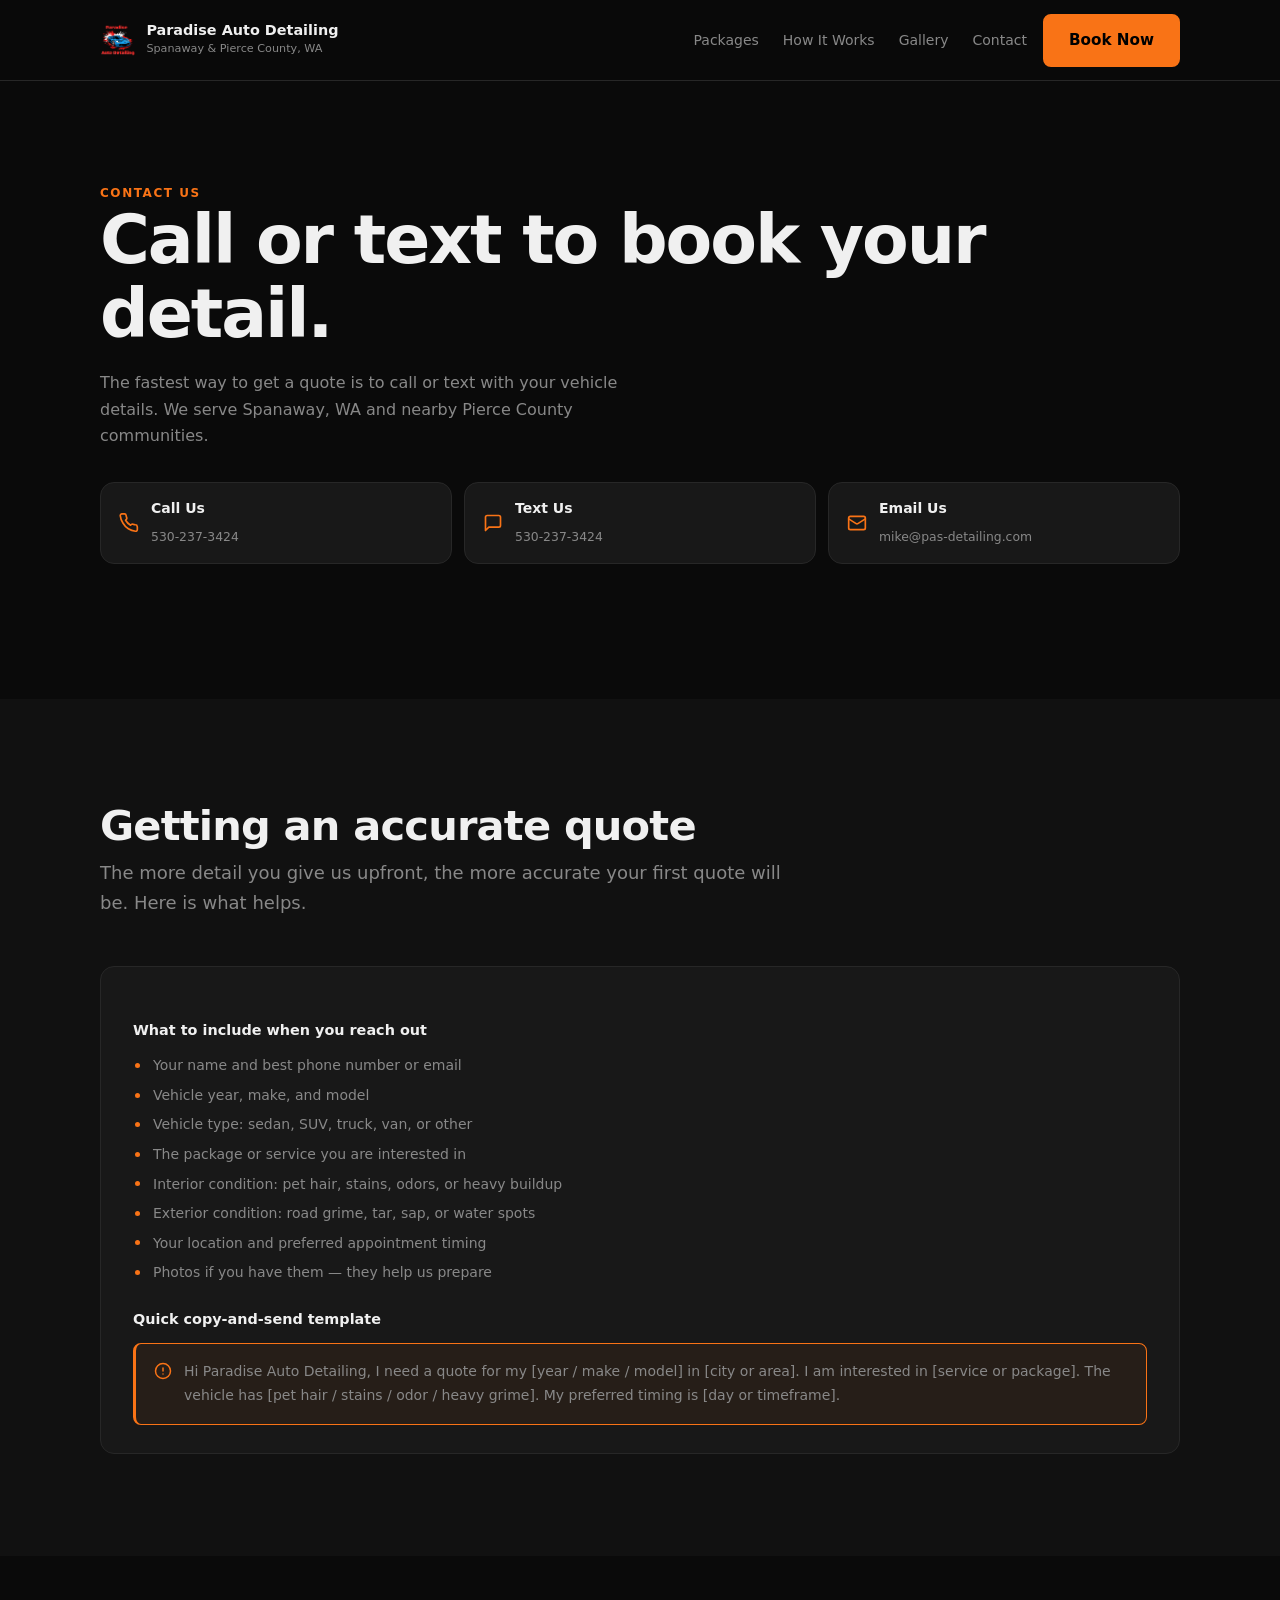
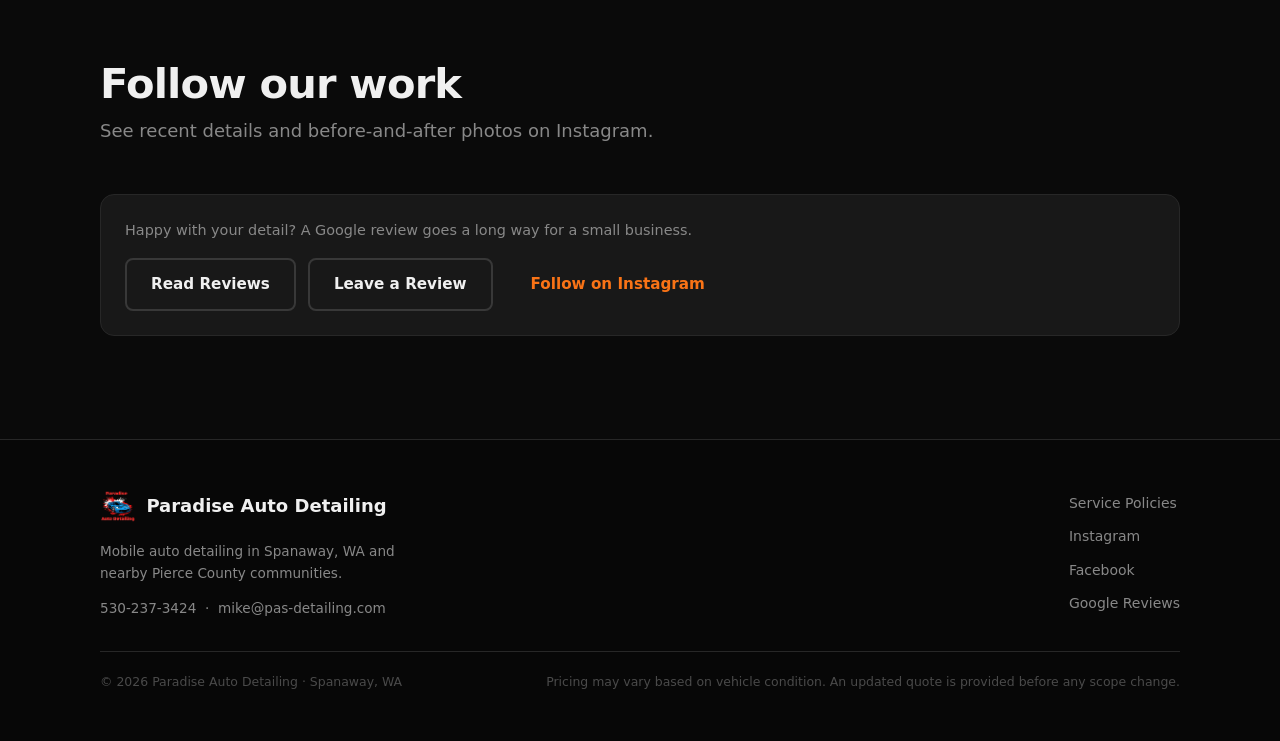
==== contact.html @ f1c6fc3c "Initial Commit" ====
<!DOCTYPE html>
<html lang="en">
<head>
  <meta charset="UTF-8">
  <meta name="viewport" content="width=device-width, initial-scale=1.0">
  <meta name="referrer" content="strict-origin-when-cross-origin">
  <title>Contact | Paradise Auto Detailing | Spanaway, WA</title>
  <meta name="description" content="Call, text, or email Paradise Auto Detailing to book mobile detailing in Spanaway, WA and nearby Pierce County communities.">
  <meta name="theme-color" content="#0a0a0a">
  <meta property="og:title" content="Contact | Paradise Auto Detailing">
  <meta property="og:description" content="Call or text to book mobile auto detailing in Spanaway, WA. Interior detail, exterior detail, ceramic coating, and paint correction.">
  <meta property="og:type" content="website">
  <meta property="og:url" content="https://pas-detailing.com/contact.html">
  <meta property="og:image" content="https://pas-detailing.com/assets/img/live/hero-source.jpg">
  <meta name="twitter:card" content="summary_large_image">
  <link rel="canonical" href="https://pas-detailing.com/contact.html">
  <link rel="icon" href="assets/icons/favicon.svg" type="image/svg+xml">
  <link rel="preload" href="assets/css/styles.css" as="style">
  <link rel="stylesheet" href="assets/css/styles.css">
</head>
<body>

<a class="skip" href="#main">Skip to main content</a>

<header class="header" id="top">
  <div class="wrap header__inner">
    <a class="logo" href="index.html" aria-label="Paradise Auto Detailing, return to home">
      <img src="assets/img/live/logo-source.png" alt="" width="40" height="40" aria-hidden="true">
      <div class="logo__text">
        <strong>Paradise Auto Detailing</strong>
        <span>Spanaway &amp; Pierce County, WA</span>
      </div>
    </a>
    <nav class="nav" aria-label="Site sections">
      <a href="index.html#packages">Packages</a>
      <a href="index.html#process">How It Works</a>
      <a href="index.html#gallery">Gallery</a>
      <a href="index.html#contact">Contact</a>
    </nav>
    <a class="btn btn--orange header__cta" href="YOUR_SQUARE_BOOKING_URL" target="_blank" rel="noopener noreferrer">Book Now</a>
    <button class="hamburger" type="button" aria-label="Open menu" aria-expanded="false" aria-controls="mobile-menu">
      <span></span><span></span><span></span>
    </button>
  </div>
  <div class="mobile-menu" id="mobile-menu" hidden>
    <a href="index.html#packages">Packages &amp; Pricing</a>
    <a href="index.html#process">How It Works</a>
    <a href="index.html#gallery">Gallery</a>
    <a href="index.html#contact">Book an Appointment</a>
  </div>
</header>

<main id="main">

<section class="section">
  <div class="wrap">
    <p class="eyebrow">Contact Us</p>
    <h1>Call or text to book your detail.</h1>
    <p class="policy-page__intro">The fastest way to get a quote is to call or text with your vehicle details. We serve Spanaway, WA and nearby Pierce County communities.</p>
    <div class="contact-actions u-mt-md">
      <a class="contact-card" href="tel:+15302373424">
        <svg class="contact-card__icon" width="20" height="20" viewBox="0 0 24 24" fill="none" stroke="currentColor" stroke-width="2" stroke-linecap="round" stroke-linejoin="round" aria-hidden="true"><path d="M22 16.92v3a2 2 0 0 1-2.18 2 19.79 19.79 0 0 1-8.63-3.07A19.5 19.5 0 0 1 4.69 12 19.79 19.79 0 0 1 1.56 3.36 2 2 0 0 1 3.53 1h3a2 2 0 0 1 2 1.72c.127.96.361 1.903.7 2.81a2 2 0 0 1-.45 2.11L7.91 8.7a16 16 0 0 0 6 6l.86-.86a2 2 0 0 1 2.11-.45c.907.339 1.85.573 2.81.7A2 2 0 0 1 21.73 16z"/></svg>
        <div>
          <strong>Call Us</strong>
          <span>530-237-3424</span>
        </div>
      </a>
      <a class="contact-card" href="sms:+15302373424?body=Hi%20Paradise%20Auto%20Detailing%2C%20I%27d%20like%20a%20quote%20for%20my%20vehicle.">
        <svg class="contact-card__icon" width="20" height="20" viewBox="0 0 24 24" fill="none" stroke="currentColor" stroke-width="2" stroke-linecap="round" stroke-linejoin="round" aria-hidden="true"><path d="M21 15a2 2 0 0 1-2 2H7l-4 4V5a2 2 0 0 1 2-2h14a2 2 0 0 1 2 2z"/></svg>
        <div>
          <strong>Text Us</strong>
          <span>530-237-3424</span>
        </div>
      </a>
      <a class="contact-card" href="mailto:mike@pas-detailing.com?subject=Detailing%20Quote%20Request">
        <svg class="contact-card__icon" width="20" height="20" viewBox="0 0 24 24" fill="none" stroke="currentColor" stroke-width="2" stroke-linecap="round" stroke-linejoin="round" aria-hidden="true"><rect x="2" y="4" width="20" height="16" rx="2"/><path d="m22 7-8.97 5.7a1.94 1.94 0 0 1-2.06 0L2 7"/></svg>
        <div>
          <strong>Email Us</strong>
          <span>mike@pas-detailing.com</span>
        </div>
      </a>
    </div>
  </div>
</section>

<section class="section section--raised" id="quote-request">
  <div class="wrap">
    <header class="section__head">
      <h2>Getting an accurate quote</h2>
      <p>The more detail you give us upfront, the more accurate your first quote will be. Here is what helps.</p>
    </header>
    <div class="policy-article u-mt-0">
      <h3>What to include when you reach out</h3>
      <ul>
        <li>Your name and best phone number or email</li>
        <li>Vehicle year, make, and model</li>
        <li>Vehicle type: sedan, SUV, truck, van, or other</li>
        <li>The package or service you are interested in</li>
        <li>Interior condition: pet hair, stains, odors, or heavy buildup</li>
        <li>Exterior condition: road grime, tar, sap, or water spots</li>
        <li>Your location and preferred appointment timing</li>
        <li>Photos if you have them — they help us prepare</li>
      </ul>
      <h3>Quick copy-and-send template</h3>
      <div class="pricing-note u-mt-sm">
        <svg class="pricing-note__icon" width="18" height="18" viewBox="0 0 24 24" fill="none" stroke="currentColor" stroke-width="2" stroke-linecap="round" stroke-linejoin="round" aria-hidden="true"><circle cx="12" cy="12" r="10"/><line x1="12" y1="8" x2="12" y2="12"/><line x1="12" y1="16" x2="12.01" y2="16"/></svg>
        <p>Hi Paradise Auto Detailing, I need a quote for my [year / make / model] in [city or area]. I am interested in [service or package]. The vehicle has [pet hair / stains / odor / heavy grime]. My preferred timing is [day or timeframe].</p>
      </div>
    </div>
  </div>
</section>

<section class="section">
  <div class="wrap">
    <header class="section__head">
      <h2>Follow our work</h2>
      <p>See recent details and before-and-after photos on Instagram.</p>
    </header>
    <div class="reviews">
      <p>Happy with your detail? A Google review goes a long way for a small business.</p>
      <div class="btn-row">
        <a class="btn btn--outline" href="https://www.google.com/search?q=Paradise+Auto+Detailing+Spanaway+WA" target="_blank" rel="noopener noreferrer">Read Reviews</a>
        <a class="btn btn--outline" href="https://www.google.com/search?q=Paradise+Auto+Detailing+Spanaway+WA" target="_blank" rel="noopener noreferrer">Leave a Review</a>
        <a class="btn btn--ghost" href="https://instagram.com/_paradiseautodetailing" target="_blank" rel="noopener noreferrer">Follow on Instagram</a>
      </div>
    </div>
  </div>
</section>

</main>

<footer class="footer">
  <div class="wrap footer__grid">
    <div>
      <a class="logo footer__logo" href="index.html">
        <img src="assets/img/live/logo-source.png" alt="" width="34" height="34" aria-hidden="true">
        <strong>Paradise Auto Detailing</strong>
      </a>
      <p>Mobile auto detailing in Spanaway, WA and nearby Pierce County communities.</p>
      <p><a href="tel:+15302373424">530-237-3424</a> &nbsp;&middot;&nbsp; <a href="mailto:mike@pas-detailing.com">mike@pas-detailing.com</a></p>
    </div>
    <nav class="footer__nav" aria-label="Footer links">
      <a href="policies.html">Service Policies</a>
      <a href="https://instagram.com/_paradiseautodetailing" target="_blank" rel="noopener noreferrer">Instagram</a>
      <a href="https://www.facebook.com/profile.php?id=61573861383894" target="_blank" rel="noopener noreferrer">Facebook</a>
      <a href="https://www.google.com/search?q=Paradise+Auto+Detailing+Spanaway+WA" target="_blank" rel="noopener noreferrer">Google Reviews</a>
    </nav>
  </div>
  <div class="wrap footer__meta">
    <p>&copy; 2026 Paradise Auto Detailing &middot; Spanaway, WA</p>
    <p>Pricing may vary based on vehicle condition. An updated quote is provided before any scope change.</p>
  </div>
</footer>

<div class="sticky-bar" aria-label="Quick actions">
  <a href="tel:+15302373424">
    <svg width="16" height="16" viewBox="0 0 24 24" fill="none" stroke="currentColor" stroke-width="2.5" stroke-linecap="round" stroke-linejoin="round" aria-hidden="true"><path d="M22 16.92v3a2 2 0 0 1-2.18 2 19.79 19.79 0 0 1-8.63-3.07A19.5 19.5 0 0 1 4.69 12 19.79 19.79 0 0 1 1.56 3.36 2 2 0 0 1 3.53 1h3a2 2 0 0 1 2 1.72c.127.96.361 1.903.7 2.81a2 2 0 0 1-.45 2.11L7.91 8.7a16 16 0 0 0 6 6l.86-.86a2 2 0 0 1 2.11-.45c.907.339 1.85.573 2.81.7A2 2 0 0 1 21.73 16z"/></svg>
    Call
  </a>
  <a href="sms:+15302373424?body=Hi%20Paradise%20Auto%20Detailing%2C%20I%27d%20like%20a%20quote%20for%20my%20vehicle.">
    <svg width="16" height="16" viewBox="0 0 24 24" fill="none" stroke="currentColor" stroke-width="2.5" stroke-linecap="round" stroke-linejoin="round" aria-hidden="true"><path d="M21 15a2 2 0 0 1-2 2H7l-4 4V5a2 2 0 0 1 2-2h14a2 2 0 0 1 2 2z"/></svg>
    Text
  </a>
  <a class="sticky-bar__primary" href="YOUR_SQUARE_BOOKING_URL" target="_blank" rel="noopener noreferrer">Book Now</a>
</div>

<script src="assets/js/main.js" defer></script>
</body>
</html>
---- assets/css/styles.css ----
﻿/* ============================================================
   Paradise Auto Detailing — styles.css
   Dark premium automotive theme. Mobile-first.
   ============================================================ */

/* --- Reset -------------------------------------------------- */
*, *::before, *::after { box-sizing: border-box; margin: 0; padding: 0; }
html { scroll-behavior: smooth; scroll-padding-top: 4.5rem; -webkit-text-size-adjust: 100%; }
body {
  background: #0a0a0a;
  color: #f0f0f0;
  font-family: -apple-system, BlinkMacSystemFont, Segoe UI, system-ui, sans-serif;
  font-size: clamp(1rem, 0.95rem + 0.25vw, 1.125rem);
  line-height: 1.65;
  -webkit-font-smoothing: antialiased;
  -moz-osx-font-smoothing: grayscale;
}
img, video { display: block; max-width: 100%; }
a { color: inherit; text-decoration: none; }
ul, ol { list-style: none; }
button { font: inherit; cursor: pointer; border: none; background: none; }

/* --- Tokens ------------------------------------------------- */
:root {
  --orange:        #f97316;
  --orange-dark:   #ea6c0a;
  --bg:            #0a0a0a;
  --raised:        #111111;
  --card:          #181818;
  --card-hover:    #1e1e1e;
  --border:        #272727;
  --border-bright: #383838;
  --text:          #f0f0f0;
  --text-muted:    #888;
  --text-dim:      #4a4a4a;
  --radius:        0.875rem;
  --radius-sm:     0.5rem;
  --shadow:        0 1px 4px rgba(0,0,0,0.6), 0 6px 20px rgba(0,0,0,0.3);
}

/* --- Accessibility ------------------------------------------ */
.skip {
  position: absolute;
  top: -100%;
  left: 1rem;
  background: var(--orange);
  color: #000;
  padding: 0.5rem 1rem;
  border-radius: 0 0 var(--radius-sm) var(--radius-sm);
  font-weight: 700;
  z-index: 9999;
}
.skip:focus { top: 0; }

:focus-visible {
  outline: 2px solid var(--orange);
  outline-offset: 3px;
  border-radius: 2px;
}

@media (prefers-reduced-motion: reduce) {
  *, *::before, *::after {
    animation-duration: 0.01ms !important;
    transition-duration: 0.01ms !important;
  }
  .reveal { opacity: 1; transform: none; transition: none; }
}

/* --- Layout ------------------------------------------------- */
.wrap { width: min(92%, 1080px); margin-inline: auto; }
.section { padding: clamp(4rem, 8vw, 6.5rem) 0; }
.section--raised { background: var(--raised); }

/* --- Typography --------------------------------------------- */
h1 {
  font-size: clamp(2.4rem, 5vw + 0.5rem, 4.25rem);
  line-height: 1.08;
  font-weight: 800;
  letter-spacing: -0.03em;
}
h2 {
  font-size: clamp(1.65rem, 3vw + 0.25rem, 2.6rem);
  line-height: 1.18;
  font-weight: 700;
  letter-spacing: -0.02em;
}
h3 { font-size: 1.1rem; font-weight: 700; }
p { max-width: 60ch; }

.eyebrow {
  font-size: 0.75rem;
  font-weight: 700;
  letter-spacing: 0.13em;
  text-transform: uppercase;
  color: var(--orange);
}

/* --- Buttons ------------------------------------------------ */
.btn {
  display: inline-flex;
  align-items: center;
  justify-content: center;
  gap: 0.5rem;
  padding: 0.75rem 1.5rem;
  border-radius: var(--radius-sm);
  font-size: 0.95rem;
  font-weight: 600;
  text-decoration: none;
  border: 2px solid transparent;
  transition: background 0.15s, color 0.15s, border-color 0.15s;
  min-height: 2.75rem;
  white-space: nowrap;
  cursor: pointer;
}
.btn--orange {
  background: var(--orange);
  color: #000;
  border-color: var(--orange);
}
.btn--orange:hover,
.btn--orange:focus-visible {
  background: var(--orange-dark);
  border-color: var(--orange-dark);
}
.btn--outline {
  background: transparent;
  border-color: var(--border-bright);
  color: var(--text);
}
.btn--outline:hover,
.btn--outline:focus-visible {
  border-color: var(--orange);
  color: var(--orange);
}
.btn--ghost {
  background: transparent;
  border-color: transparent;
  color: var(--orange);
}
.btn--ghost:hover,
.btn--ghost:focus-visible {
  background: rgba(249,115,22,0.1);
}
.btn--lg { padding: 0.95rem 2rem; font-size: 1.05rem; }

.btn-row { display: flex; flex-wrap: wrap; gap: 0.75rem; align-items: center; }

/* --- Header ------------------------------------------------- */
.header {
  position: sticky;
  top: 0;
  z-index: 200;
  background: rgba(10,10,10,0.93);
  backdrop-filter: blur(12px);
  -webkit-backdrop-filter: blur(12px);
  border-bottom: 1px solid var(--border);
}
.header__inner {
  display: flex;
  align-items: center;
  gap: 1rem;
  padding-block: 0.85rem;
  flex-wrap: nowrap;
}

/* Logo */
.logo {
  display: flex;
  align-items: center;
  gap: 0.65rem;
  text-decoration: none;
  flex-shrink: 0;
}
.logo img {
  height: 2.25rem;
  width: 2.25rem;
  border-radius: 6px;
  object-fit: contain;
}
.logo__text strong { display: block; font-size: 0.9rem; font-weight: 700; line-height: 1.2; }
.logo__text span { display: none; font-size: 0.7rem; color: var(--text-muted); }
@media (min-width: 560px) { .logo__text span { display: block; } }
.footer__logo .logo__text { display: flex; align-items: center; gap: 0; flex-direction: column; align-items: flex-start; }

/* Nav */
.nav {
  display: none;
  align-items: center;
  gap: 1.5rem;
  margin-left: auto;
}
@media (min-width: 768px) { .nav { display: flex; } }
.nav a {
  font-size: 0.875rem;
  color: var(--text-muted);
  transition: color 0.15s;
}
.nav a:hover { color: var(--text); }
.nav a.active { color: var(--text); font-weight: 600; }

.header__cta {
  margin-left: auto;
  flex-shrink: 0;
  white-space: nowrap;
}
@media (min-width: 768px) { .header__cta { margin-left: 0; } }

/* Hamburger */
.hamburger {
  display: flex;
  flex-direction: column;
  gap: 5px;
  padding: 0.4rem;
  margin-left: auto;
}
@media (min-width: 768px) { .hamburger { display: none; } }
.hamburger span {
  display: block;
  width: 22px;
  height: 2px;
  background: var(--text);
  border-radius: 2px;
  transition: transform 0.2s, opacity 0.2s;
}
.hamburger[aria-expanded=true] span:nth-child(1) { transform: translateY(7px) rotate(45deg); }
.hamburger[aria-expanded=true] span:nth-child(2) { opacity: 0; }
.hamburger[aria-expanded=true] span:nth-child(3) { transform: translateY(-7px) rotate(-45deg); }

/* Mobile menu */
.mobile-menu {
  border-top: 1px solid var(--border);
  background: var(--raised);
  padding: 1rem;
  display: flex;
  flex-direction: column;
  gap: 0.25rem;
}
.mobile-menu[hidden] { display: none; }
.mobile-menu a {
  display: block;
  padding: 0.75rem 0.5rem;
  font-size: 1rem;
  color: var(--text-muted);
  border-radius: var(--radius-sm);
  transition: color 0.15s, background 0.15s;
}
.mobile-menu a:hover { color: var(--text); background: var(--card); }

/* --- Scroll reveal ----------------------------------------- */
.reveal {
  opacity: 0;
  transform: translateY(20px);
  transition: opacity 0.55s ease, transform 0.55s ease;
}
.reveal.is-visible {
  opacity: 1;
  transform: none;
}

/* --- Hero --------------------------------------------------- */
.hero {
  position: relative;
  min-height: 100vh;
  min-height: 100dvh;
  display: grid;
  align-items: center;
}
.hero__bg {
  position: absolute;
  inset: 0;
  z-index: 0;
}
.hero__bg img {
  width: 100%;
  height: 100%;
  object-fit: cover;
  object-position: center 30%;
}
.hero__overlay {
  position: absolute;
  inset: 0;
  z-index: 1;
  background: linear-gradient(
    105deg,
    rgba(0,0,0,0.88) 0%,
    rgba(0,0,0,0.65) 55%,
    rgba(0,0,0,0.3) 100%
  );
}
.hero__content {
  position: relative;
  z-index: 2;
  padding-block: clamp(5rem, 12vh, 8rem);
}
.hero__content .eyebrow { margin-bottom: 1.25rem; }
.hero h1 {
  color: #fff;
  margin-bottom: 1.25rem;
  max-width: 14ch;
}
.hero__sub {
  color: rgba(255,255,255,0.72);
  font-size: clamp(1rem, 1.5vw + 0.25rem, 1.2rem);
  margin-bottom: 2rem;
  max-width: 44ch;
}
.hero .btn-row { margin-bottom: 2.5rem; }
.hero .btn--outline {
  border-color: rgba(255,255,255,0.3);
  color: #fff;
}
.hero .btn--outline:hover,
.hero .btn--outline:focus-visible {
  border-color: var(--orange);
  color: var(--orange);
  background: transparent;
}
.hero__trust {
  display: flex;
  flex-wrap: wrap;
  gap: 0.75rem 1.5rem;
  list-style: none;
}
.hero__trust li {
  font-size: 0.8rem;
  color: rgba(255,255,255,0.55);
  padding-left: 1.1rem;
  position: relative;
}
.hero__trust li::before {
  content: "✓";
  position: absolute;
  left: 0;
  color: var(--orange);
  font-weight: 700;
}

/* --- Section head ------------------------------------------- */
.section__head { margin-bottom: clamp(2rem, 4vw, 3rem); }
.section__head h2 { margin-bottom: 0.5rem; }
.section__head p { color: var(--text-muted); }
.section__head--row {
  display: flex;
  align-items: center;
  justify-content: space-between;
  flex-wrap: wrap;
  gap: 1rem;
}
.section__head--row p { display: none; }

/* --- Packages ---------------------------------------------- */
.packages {
  display: grid;
  grid-template-columns: 1fr;
  gap: 1rem;
  margin-bottom: 1.25rem;
}
@media (min-width: 600px) {
  .packages { grid-template-columns: repeat(2, 1fr); }
}

.package {
  display: flex;
  flex-direction: column;
  gap: 1.1rem;
  background: var(--card);
  border: 1px solid var(--border);
  border-radius: var(--radius);
  padding: clamp(1.25rem, 3vw, 1.75rem);
  transition: border-color 0.2s;
}
.package:hover { border-color: var(--border-bright); }

.package--featured {
  border-color: var(--orange);
  background: #180f04;
  box-shadow: 0 0 0 1px var(--orange), 0 8px 48px rgba(249,115,22,0.14);
}
.package--featured:hover { border-color: var(--orange-dark); box-shadow: 0 0 0 1px var(--orange-dark), 0 8px 48px rgba(234,108,10,0.18); }

.package__badge {
  font-size: 0.7rem;
  font-weight: 700;
  letter-spacing: 0.1em;
  text-transform: uppercase;
  color: var(--orange);
}

.package__top {
  display: flex;
  align-items: flex-start;
  justify-content: space-between;
  gap: 1rem;
}
.package__top h3 { font-size: 1.2rem; }
.package__price {
  display: flex;
  flex-direction: column;
  align-items: flex-end;
  font-size: 1.6rem;
  font-weight: 800;
  color: var(--orange);
  white-space: nowrap;
  line-height: 1;
}
.package__price-label {
  font-size: 0.65rem;
  font-weight: 500;
  letter-spacing: 0.04em;
  text-transform: uppercase;
  color: var(--text-muted);
  margin-bottom: 0.2rem;
}

.package__desc {
  font-size: 0.85rem;
  color: var(--text-muted);
  line-height: 1.6;
  margin-bottom: 0.75rem;
}

.package ul {
  flex: 1;
  display: flex;
  flex-direction: column;
  gap: 0.45rem;
}
.package ul li {
  font-size: 0.875rem;
  color: var(--text-muted);
  padding-left: 1.2rem;
  position: relative;
  line-height: 1.5;
}
.package ul li::before {
  content: "–";
  position: absolute;
  left: 0;
  color: var(--orange);
}

.package__split {
  font-size: 0.78rem;
  color: var(--text-muted);
  border-top: 1px solid var(--border);
  padding-top: 0.75rem;
}
.package__split-label {
  font-size: 0.7rem;
  font-weight: 600;
  letter-spacing: 0.04em;
  text-transform: uppercase;
  color: var(--orange);
  margin-right: 0.25rem;
}

.package .btn { width: 100%; margin-top: auto; }

.package__cta-row {
  display: flex;
  gap: 0.5rem;
  margin-top: auto;
}
.package__cta-row .btn {
  flex: 1;
  width: auto;
  margin-top: 0;
  display: flex;
  align-items: center;
  justify-content: center;
  gap: 0.35em;
  white-space: nowrap;
}
.btn__icon {
  flex-shrink: 0;
  margin-top: -1px;
}

.package__caption {
  font-size: 0.75rem;
  color: var(--text-muted);
  text-align: center;
  line-height: 1.4;
  padding-top: 0.25rem;
}
.package__caption-savings {
  color: var(--orange);
  font-weight: 600;
}

/* Extras / specialty */
.extras {
  background: var(--card);
  border: 1px solid var(--border);
  border-radius: var(--radius);
  padding: 1.25rem 1.5rem;
  margin-bottom: 1rem;
}
.extras h3 { font-size: 0.95rem; margin-bottom: 0.4rem; }
.extras p { font-size: 0.875rem; color: var(--text-muted); max-width: none; line-height: 1.6; }
.extras a { color: var(--orange); text-decoration: underline; text-underline-offset: 2px; }

/* Pricing note */
.pricing-note {
  display: flex;
  align-items: flex-start;
  gap: 0.75rem;
  font-size: 0.85rem;
  color: var(--text-muted);
  border: 1px solid var(--orange);
  border-left: 3px solid var(--orange);
  border-radius: var(--radius-sm);
  padding: 1rem 1.125rem;
  line-height: 1.55;
  max-width: none;
  background: rgba(249,115,22,0.06);
}
.pricing-note__icon {
  flex-shrink: 0;
  color: var(--orange);
  margin-top: 0.1em;
}
.pricing-note p { color: var(--text-muted); max-width: none; font-size: inherit; line-height: inherit; }
.pricing-note strong { color: var(--text); }

/* --- Why Choose (trust grid) -------------------------------- */
.trust-grid {
  display: grid;
  gap: 1.25rem;
  grid-template-columns: 1fr;
}
@media (min-width: 480px) {
  .trust-grid {
    grid-template-columns: repeat(2, 1fr);
  }
}
@media (min-width: 960px) {
  .trust-grid {
    grid-template-columns: repeat(4, 1fr);
  }
}
.trust-item {
  padding: 1.25rem;
  background: var(--card);
  border: 1px solid var(--border);
  border-radius: var(--radius);
}
.trust-item strong {
  display: block;
  font-size: 0.95rem;
  color: var(--text);
  margin-bottom: 0.4rem;
}
.trust-item p {
  font-size: 0.875rem;
  color: var(--text-muted);
  max-width: none;
  line-height: 1.5;
}

/* --- FAQ ---------------------------------------------------- */
.faq-list {
  display: flex;
  flex-direction: column;
  gap: 0;
  border: 1px solid var(--border);
  border-radius: var(--radius);
  overflow: hidden;
}
.faq-item {
  padding: 1.25rem 1.5rem;
  border-bottom: 1px solid var(--border);
}
.faq-item:last-child { border-bottom: none; }
.faq-item dt {
  font-weight: 600;
  font-size: 0.95rem;
  color: var(--text);
  margin-bottom: 0.5rem;
}
.faq-item dd {
  font-size: 0.875rem;
  color: var(--text-muted);
  line-height: 1.65;
  margin: 0;
}
.faq-cta {
  margin-top: 1.5rem;
  font-size: 0.9rem;
  color: var(--text-muted);
  max-width: none;
}
.faq-cta a {
  color: var(--orange);
  text-decoration: underline;
  text-underline-offset: 2px;
}

/* --- Steps -------------------------------------------------- */
.steps {
  display: flex;
  flex-direction: column;
  gap: 2rem;
  list-style: none;
}
@media (min-width: 640px) {
  .steps {
    flex-direction: row;
    gap: 0;
  }
}
.step {
  display: flex;
  align-items: flex-start;
  gap: 1.25rem;
  flex: 1;
}
@media (min-width: 640px) {
  .step {
    flex-direction: column;
    gap: 1rem;
    padding: 0 2.5rem;
    border-left: 1px solid var(--border);
  }
  .step:first-child {
    padding-left: 0;
    border-left: none;
  }
}
.step__num {
  display: inline-flex;
  align-items: center;
  justify-content: center;
  min-width: 2.5rem;
  height: 2.5rem;
  background: var(--orange);
  color: #000;
  font-weight: 800;
  font-size: 1.1rem;
  border-radius: 50%;
  flex-shrink: 0;
}
.step strong { display: block; font-size: 1rem; margin-bottom: 0.35rem; }
.step p { font-size: 0.875rem; color: var(--text-muted); max-width: none; line-height: 1.55; }

/* --- Gallery ----------------------------------------------- */
.gallery {
  display: grid;
  grid-template-columns: 1fr;
  gap: 0.75rem;
  margin-bottom: 1.5rem;
}

/* Tablet: featured photo left (tall), two stacked right */
@media (min-width: 560px) {
  .gallery {
    grid-template-columns: 2fr 1fr;
    grid-auto-rows: 240px;
  }
  .gallery__item { aspect-ratio: unset; }
  .gallery__item--featured { grid-row: span 2; }
}

/* Desktop: 3 equal columns */
@media (min-width: 960px) {
  .gallery {
    grid-template-columns: repeat(3, 1fr);
    grid-auto-rows: auto;
  }
  .gallery__item { aspect-ratio: 4 / 3; }
  .gallery__item--featured { grid-row: span 1; }
}

.gallery__item {
  overflow: hidden;
  border-radius: var(--radius);
  border: 1px solid var(--border);
  aspect-ratio: 4 / 3;
  background: var(--card);
}
.gallery__item img {
  width: 100%;
  height: 100%;
  object-fit: cover;
  transition: transform 0.4s ease;
}
.gallery__item:hover img { transform: scale(1.04); }

.gallery__foot {
  display: flex;
  align-items: center;
  justify-content: space-between;
  flex-wrap: wrap;
  gap: 1rem;
}
.gallery__foot p { font-size: 0.875rem; color: var(--text-muted); max-width: none; }

.gallery__instagram {
  margin-top: 2.5rem;
}

.instagram-follow-card {
  display: flex;
  align-items: center;
  gap: 1rem;
  background: var(--card);
  border: 1px solid var(--border);
  border-radius: var(--radius);
  padding: 1.125rem 1.375rem;
  text-decoration: none;
  color: var(--text);
  transition: border-color 0.15s, background 0.15s;
}
.instagram-follow-card:hover {
  border-color: var(--border-bright);
  background: var(--card-hover);
}
.instagram-follow-card__icon {
  flex-shrink: 0;
  color: var(--orange);
}
.instagram-follow-card strong {
  display: block;
  font-size: 0.9rem;
}
.instagram-follow-card span {
  display: block;
  font-size: 0.8rem;
  color: var(--text-muted);
  margin-top: 0.15rem;
}
.instagram-follow-card__arrow {
  flex-shrink: 0;
  color: var(--text-muted);
  margin-left: auto;
}

/* --- Contact ----------------------------------------------- */
.contact-actions {
  display: grid;
  grid-template-columns: repeat(3, 1fr);
  gap: 0.75rem;
  margin-bottom: 2rem;
}
@media (max-width: 479px) {
  .contact-actions { grid-template-columns: 1fr; }
}
.contact-card {
  display: flex;
  flex-direction: row;
  align-items: center;
  gap: 0.75rem;
  background: var(--card);
  border: 1px solid var(--border);
  border-radius: var(--radius);
  padding: 0.875rem 1.125rem;
  text-decoration: none;
  color: var(--text);
  transition: border-color 0.15s, background 0.15s;
}
.contact-card:hover,
.contact-card:focus-visible { border-color: var(--orange); background: var(--card-hover); }
.contact-card__icon {
  color: var(--orange);
  flex-shrink: 0;
}
.contact-card strong { font-size: 0.875rem; display: block; }
.contact-card span { font-size: 0.775rem; color: var(--text-muted); }

.reviews {
  background: var(--card);
  border: 1px solid var(--border);
  border-radius: var(--radius);
  padding: 1.5rem;
  display: flex;
  align-items: center;
  justify-content: space-between;
  flex-wrap: wrap;
  gap: 1rem;
}
.reviews p { font-size: 0.9rem; color: var(--text-muted); margin: 0; max-width: none; }

/* --- Policy page ------------------------------------------- */
.policy-article {
  background: var(--card);
  border: 1px solid var(--border);
  border-radius: var(--radius);
  padding: 1.75rem 2rem;
}
.policy-article + .policy-article { margin-top: 1.25rem; }
.policy-article .eyebrow { margin-bottom: 0.4rem; }
.policy-article h2 { margin-bottom: 1rem; }
.policy-article h3 {
  margin-top: 1.5rem;
  margin-bottom: 0.6rem;
  font-size: 0.9rem;
  font-weight: 700;
  color: var(--text);
}
.policy-article p {
  font-size: 0.875rem;
  color: var(--text-muted);
  line-height: 1.7;
  max-width: none;
}
.policy-article p + p { margin-top: 0.65rem; }
.policy-article ul {
  margin-top: 0.75rem;
  display: flex;
  flex-direction: column;
  gap: 0.45rem;
}
.policy-article li {
  font-size: 0.875rem;
  color: var(--text-muted);
  padding-left: 1.25rem;
  position: relative;
  line-height: 1.6;
}
.policy-article li::before {
  content: '';
  position: absolute;
  left: 0.1rem;
  top: 0.62em;
  width: 5px;
  height: 5px;
  border-radius: 50%;
  background: var(--orange);
  flex-shrink: 0;
}

.policy-page__intro {
  margin-top: 1.25rem;
  font-size: 1rem;
  color: var(--text-muted);
  max-width: 56ch;
  line-height: 1.65;
}

/* --- Footer ------------------------------------------------- */
.footer {
  background: #070707;
  border-top: 1px solid var(--border);
  padding: 3rem 0 6rem;
}
@media (min-width: 768px) { .footer { padding-bottom: 3rem; } }

.footer__grid {
  display: flex;
  flex-wrap: wrap;
  gap: 2.5rem;
  justify-content: space-between;
  margin-bottom: 2rem;
}
.footer__grid > div { display: flex; flex-direction: column; gap: 0.75rem; }
.footer__grid p { font-size: 0.85rem; color: var(--text-muted); max-width: 36ch; }
.footer__grid a { transition: color 0.15s; }
.footer__grid a:hover { color: var(--orange); }

.footer__logo { margin-bottom: 0.25rem; }
.footer__logo img { border-radius: 6px; }

.footer__nav {
  display: flex;
  flex-direction: column;
  gap: 0.65rem;
}
@media (min-width: 480px) { .footer__nav { padding-top: 0.25rem; } }
.footer__nav a { font-size: 0.875rem; color: var(--text-muted); transition: color 0.15s; }
.footer__nav a:hover { color: var(--text); }

.footer__meta {
  border-top: 1px solid var(--border);
  padding-top: 1.25rem;
  display: flex;
  flex-wrap: wrap;
  gap: 0.5rem;
  justify-content: space-between;
}
.footer__meta p { font-size: 0.78rem; color: var(--text-dim); max-width: none; }

/* --- Sticky mobile bar ------------------------------------- */
.sticky-bar {
  position: fixed;
  bottom: 0;
  left: 0;
  right: 0;
  z-index: 300;
  background: rgba(10,10,10,0.97);
  border-top: 1px solid var(--border);
  display: grid;
  grid-template-columns: repeat(3, 1fr);
  padding-bottom: env(safe-area-inset-bottom, 0px);
}
@media (min-width: 768px) { .sticky-bar { display: none; } }

.sticky-bar a {
  display: flex;
  align-items: center;
  justify-content: center;
  gap: 0.35rem;
  padding: 0.9rem 0.5rem;
  font-size: 0.82rem;
  font-weight: 600;
  color: var(--text-muted);
  text-decoration: none;
  border-right: 1px solid var(--border);
  transition: color 0.15s, background 0.15s;
}
.sticky-bar a:last-child { border-right: none; }
.sticky-bar a:hover { color: var(--text); background: var(--raised); }

.sticky-bar__primary {
  background: var(--orange);
  color: #000;
  font-weight: 700;
  border-right: none;
}
.sticky-bar__primary:hover { background: var(--orange-dark); color: #000; }

/* --- Layout utility overrides -------------------------------- */
/* Used in place of inline style="" attributes to keep CSP style-src 'self' clean */
.u-mt-0   { margin-top: 0; }
.u-mt-sm  { margin-top: 0.75rem; }
.u-mt-md  { margin-top: 2rem; }
---- assets/css/styles.css ----
﻿/* ============================================================
   Paradise Auto Detailing — styles.css
   Dark premium automotive theme. Mobile-first.
   ============================================================ */

/* --- Reset -------------------------------------------------- */
*, *::before, *::after { box-sizing: border-box; margin: 0; padding: 0; }
html { scroll-behavior: smooth; scroll-padding-top: 4.5rem; -webkit-text-size-adjust: 100%; }
body {
  background: #0a0a0a;
  color: #f0f0f0;
  font-family: -apple-system, BlinkMacSystemFont, Segoe UI, system-ui, sans-serif;
  font-size: clamp(1rem, 0.95rem + 0.25vw, 1.125rem);
  line-height: 1.65;
  -webkit-font-smoothing: antialiased;
  -moz-osx-font-smoothing: grayscale;
}
img, video { display: block; max-width: 100%; }
a { color: inherit; text-decoration: none; }
ul, ol { list-style: none; }
button { font: inherit; cursor: pointer; border: none; background: none; }

/* --- Tokens ------------------------------------------------- */
:root {
  --orange:        #f97316;
  --orange-dark:   #ea6c0a;
  --bg:            #0a0a0a;
  --raised:        #111111;
  --card:          #181818;
  --card-hover:    #1e1e1e;
  --border:        #272727;
  --border-bright: #383838;
  --text:          #f0f0f0;
  --text-muted:    #888;
  --text-dim:      #4a4a4a;
  --radius:        0.875rem;
  --radius-sm:     0.5rem;
  --shadow:        0 1px 4px rgba(0,0,0,0.6), 0 6px 20px rgba(0,0,0,0.3);
}

/* --- Accessibility ------------------------------------------ */
.skip {
  position: absolute;
  top: -100%;
  left: 1rem;
  background: var(--orange);
  color: #000;
  padding: 0.5rem 1rem;
  border-radius: 0 0 var(--radius-sm) var(--radius-sm);
  font-weight: 700;
  z-index: 9999;
}
.skip:focus { top: 0; }

:focus-visible {
  outline: 2px solid var(--orange);
  outline-offset: 3px;
  border-radius: 2px;
}

@media (prefers-reduced-motion: reduce) {
  *, *::before, *::after {
    animation-duration: 0.01ms !important;
    transition-duration: 0.01ms !important;
  }
  .reveal { opacity: 1; transform: none; transition: none; }
}

/* --- Layout ------------------------------------------------- */
.wrap { width: min(92%, 1080px); margin-inline: auto; }
.section { padding: clamp(4rem, 8vw, 6.5rem) 0; }
.section--raised { background: var(--raised); }

/* --- Typography --------------------------------------------- */
h1 {
  font-size: clamp(2.4rem, 5vw + 0.5rem, 4.25rem);
  line-height: 1.08;
  font-weight: 800;
  letter-spacing: -0.03em;
}
h2 {
  font-size: clamp(1.65rem, 3vw + 0.25rem, 2.6rem);
  line-height: 1.18;
  font-weight: 700;
  letter-spacing: -0.02em;
}
h3 { font-size: 1.1rem; font-weight: 700; }
p { max-width: 60ch; }

.eyebrow {
  font-size: 0.75rem;
  font-weight: 700;
  letter-spacing: 0.13em;
  text-transform: uppercase;
  color: var(--orange);
}

/* --- Buttons ------------------------------------------------ */
.btn {
  display: inline-flex;
  align-items: center;
  justify-content: center;
  gap: 0.5rem;
  padding: 0.75rem 1.5rem;
  border-radius: var(--radius-sm);
  font-size: 0.95rem;
  font-weight: 600;
  text-decoration: none;
  border: 2px solid transparent;
  transition: background 0.15s, color 0.15s, border-color 0.15s;
  min-height: 2.75rem;
  white-space: nowrap;
  cursor: pointer;
}
.btn--orange {
  background: var(--orange);
  color: #000;
  border-color: var(--orange);
}
.btn--orange:hover,
.btn--orange:focus-visible {
  background: var(--orange-dark);
  border-color: var(--orange-dark);
}
.btn--outline {
  background: transparent;
  border-color: var(--border-bright);
  color: var(--text);
}
.btn--outline:hover,
.btn--outline:focus-visible {
  border-color: var(--orange);
  color: var(--orange);
}
.btn--ghost {
  background: transparent;
  border-color: transparent;
  color: var(--orange);
}
.btn--ghost:hover,
.btn--ghost:focus-visible {
  background: rgba(249,115,22,0.1);
}
.btn--lg { padding: 0.95rem 2rem; font-size: 1.05rem; }

.btn-row { display: flex; flex-wrap: wrap; gap: 0.75rem; align-items: center; }

/* --- Header ------------------------------------------------- */
.header {
  position: sticky;
  top: 0;
  z-index: 200;
  background: rgba(10,10,10,0.93);
  backdrop-filter: blur(12px);
  -webkit-backdrop-filter: blur(12px);
  border-bottom: 1px solid var(--border);
}
.header__inner {
  display: flex;
  align-items: center;
  gap: 1rem;
  padding-block: 0.85rem;
  flex-wrap: nowrap;
}

/* Logo */
.logo {
  display: flex;
  align-items: center;
  gap: 0.65rem;
  text-decoration: none;
  flex-shrink: 0;
}
.logo img {
  height: 2.25rem;
  width: 2.25rem;
  border-radius: 6px;
  object-fit: contain;
}
.logo__text strong { display: block; font-size: 0.9rem; font-weight: 700; line-height: 1.2; }
.logo__text span { display: none; font-size: 0.7rem; color: var(--text-muted); }
@media (min-width: 560px) { .logo__text span { display: block; } }
.footer__logo .logo__text { display: flex; align-items: center; gap: 0; flex-direction: column; align-items: flex-start; }

/* Nav */
.nav {
  display: none;
  align-items: center;
  gap: 1.5rem;
  margin-left: auto;
}
@media (min-width: 768px) { .nav { display: flex; } }
.nav a {
  font-size: 0.875rem;
  color: var(--text-muted);
  transition: color 0.15s;
}
.nav a:hover { color: var(--text); }
.nav a.active { color: var(--text); font-weight: 600; }

.header__cta {
  margin-left: auto;
  flex-shrink: 0;
  white-space: nowrap;
}
@media (min-width: 768px) { .header__cta { margin-left: 0; } }

/* Hamburger */
.hamburger {
  display: flex;
  flex-direction: column;
  gap: 5px;
  padding: 0.4rem;
  margin-left: auto;
}
@media (min-width: 768px) { .hamburger { display: none; } }
.hamburger span {
  display: block;
  width: 22px;
  height: 2px;
  background: var(--text);
  border-radius: 2px;
  transition: transform 0.2s, opacity 0.2s;
}
.hamburger[aria-expanded=true] span:nth-child(1) { transform: translateY(7px) rotate(45deg); }
.hamburger[aria-expanded=true] span:nth-child(2) { opacity: 0; }
.hamburger[aria-expanded=true] span:nth-child(3) { transform: translateY(-7px) rotate(-45deg); }

/* Mobile menu */
.mobile-menu {
  border-top: 1px solid var(--border);
  background: var(--raised);
  padding: 1rem;
  display: flex;
  flex-direction: column;
  gap: 0.25rem;
}
.mobile-menu[hidden] { display: none; }
.mobile-menu a {
  display: block;
  padding: 0.75rem 0.5rem;
  font-size: 1rem;
  color: var(--text-muted);
  border-radius: var(--radius-sm);
  transition: color 0.15s, background 0.15s;
}
.mobile-menu a:hover { color: var(--text); background: var(--card); }

/* --- Scroll reveal ----------------------------------------- */
.reveal {
  opacity: 0;
  transform: translateY(20px);
  transition: opacity 0.55s ease, transform 0.55s ease;
}
.reveal.is-visible {
  opacity: 1;
  transform: none;
}

/* --- Hero --------------------------------------------------- */
.hero {
  position: relative;
  min-height: 100vh;
  min-height: 100dvh;
  display: grid;
  align-items: center;
}
.hero__bg {
  position: absolute;
  inset: 0;
  z-index: 0;
}
.hero__bg img {
  width: 100%;
  height: 100%;
  object-fit: cover;
  object-position: center 30%;
}
.hero__overlay {
  position: absolute;
  inset: 0;
  z-index: 1;
  background: linear-gradient(
    105deg,
    rgba(0,0,0,0.88) 0%,
    rgba(0,0,0,0.65) 55%,
    rgba(0,0,0,0.3) 100%
  );
}
.hero__content {
  position: relative;
  z-index: 2;
  padding-block: clamp(5rem, 12vh, 8rem);
}
.hero__content .eyebrow { margin-bottom: 1.25rem; }
.hero h1 {
  color: #fff;
  margin-bottom: 1.25rem;
  max-width: 14ch;
}
.hero__sub {
  color: rgba(255,255,255,0.72);
  font-size: clamp(1rem, 1.5vw + 0.25rem, 1.2rem);
  margin-bottom: 2rem;
  max-width: 44ch;
}
.hero .btn-row { margin-bottom: 2.5rem; }
.hero .btn--outline {
  border-color: rgba(255,255,255,0.3);
  color: #fff;
}
.hero .btn--outline:hover,
.hero .btn--outline:focus-visible {
  border-color: var(--orange);
  color: var(--orange);
  background: transparent;
}
.hero__trust {
  display: flex;
  flex-wrap: wrap;
  gap: 0.75rem 1.5rem;
  list-style: none;
}
.hero__trust li {
  font-size: 0.8rem;
  color: rgba(255,255,255,0.55);
  padding-left: 1.1rem;
  position: relative;
}
.hero__trust li::before {
  content: "✓";
  position: absolute;
  left: 0;
  color: var(--orange);
  font-weight: 700;
}

/* --- Section head ------------------------------------------- */
.section__head { margin-bottom: clamp(2rem, 4vw, 3rem); }
.section__head h2 { margin-bottom: 0.5rem; }
.section__head p { color: var(--text-muted); }
.section__head--row {
  display: flex;
  align-items: center;
  justify-content: space-between;
  flex-wrap: wrap;
  gap: 1rem;
}
.section__head--row p { display: none; }

/* --- Packages ---------------------------------------------- */
.packages {
  display: grid;
  grid-template-columns: 1fr;
  gap: 1rem;
  margin-bottom: 1.25rem;
}
@media (min-width: 600px) {
  .packages { grid-template-columns: repeat(2, 1fr); }
}

.package {
  display: flex;
  flex-direction: column;
  gap: 1.1rem;
  background: var(--card);
  border: 1px solid var(--border);
  border-radius: var(--radius);
  padding: clamp(1.25rem, 3vw, 1.75rem);
  transition: border-color 0.2s;
}
.package:hover { border-color: var(--border-bright); }

.package--featured {
  border-color: var(--orange);
  background: #180f04;
  box-shadow: 0 0 0 1px var(--orange), 0 8px 48px rgba(249,115,22,0.14);
}
.package--featured:hover { border-color: var(--orange-dark); box-shadow: 0 0 0 1px var(--orange-dark), 0 8px 48px rgba(234,108,10,0.18); }

.package__badge {
  font-size: 0.7rem;
  font-weight: 700;
  letter-spacing: 0.1em;
  text-transform: uppercase;
  color: var(--orange);
}

.package__top {
  display: flex;
  align-items: flex-start;
  justify-content: space-between;
  gap: 1rem;
}
.package__top h3 { font-size: 1.2rem; }
.package__price {
  display: flex;
  flex-direction: column;
  align-items: flex-end;
  font-size: 1.6rem;
  font-weight: 800;
  color: var(--orange);
  white-space: nowrap;
  line-height: 1;
}
.package__price-label {
  font-size: 0.65rem;
  font-weight: 500;
  letter-spacing: 0.04em;
  text-transform: uppercase;
  color: var(--text-muted);
  margin-bottom: 0.2rem;
}

.package__desc {
  font-size: 0.85rem;
  color: var(--text-muted);
  line-height: 1.6;
  margin-bottom: 0.75rem;
}

.package ul {
  flex: 1;
  display: flex;
  flex-direction: column;
  gap: 0.45rem;
}
.package ul li {
  font-size: 0.875rem;
  color: var(--text-muted);
  padding-left: 1.2rem;
  position: relative;
  line-height: 1.5;
}
.package ul li::before {
  content: "–";
  position: absolute;
  left: 0;
  color: var(--orange);
}

.package__split {
  font-size: 0.78rem;
  color: var(--text-muted);
  border-top: 1px solid var(--border);
  padding-top: 0.75rem;
}
.package__split-label {
  font-size: 0.7rem;
  font-weight: 600;
  letter-spacing: 0.04em;
  text-transform: uppercase;
  color: var(--orange);
  margin-right: 0.25rem;
}

.package .btn { width: 100%; margin-top: auto; }

.package__cta-row {
  display: flex;
  gap: 0.5rem;
  margin-top: auto;
}
.package__cta-row .btn {
  flex: 1;
  width: auto;
  margin-top: 0;
  display: flex;
  align-items: center;
  justify-content: center;
  gap: 0.35em;
  white-space: nowrap;
}
.btn__icon {
  flex-shrink: 0;
  margin-top: -1px;
}

.package__caption {
  font-size: 0.75rem;
  color: var(--text-muted);
  text-align: center;
  line-height: 1.4;
  padding-top: 0.25rem;
}
.package__caption-savings {
  color: var(--orange);
  font-weight: 600;
}

/* Extras / specialty */
.extras {
  background: var(--card);
  border: 1px solid var(--border);
  border-radius: var(--radius);
  padding: 1.25rem 1.5rem;
  margin-bottom: 1rem;
}
.extras h3 { font-size: 0.95rem; margin-bottom: 0.4rem; }
.extras p { font-size: 0.875rem; color: var(--text-muted); max-width: none; line-height: 1.6; }
.extras a { color: var(--orange); text-decoration: underline; text-underline-offset: 2px; }

/* Pricing note */
.pricing-note {
  display: flex;
  align-items: flex-start;
  gap: 0.75rem;
  font-size: 0.85rem;
  color: var(--text-muted);
  border: 1px solid var(--orange);
  border-left: 3px solid var(--orange);
  border-radius: var(--radius-sm);
  padding: 1rem 1.125rem;
  line-height: 1.55;
  max-width: none;
  background: rgba(249,115,22,0.06);
}
.pricing-note__icon {
  flex-shrink: 0;
  color: var(--orange);
  margin-top: 0.1em;
}
.pricing-note p { color: var(--text-muted); max-width: none; font-size: inherit; line-height: inherit; }
.pricing-note strong { color: var(--text); }

/* --- Why Choose (trust grid) -------------------------------- */
.trust-grid {
  display: grid;
  gap: 1.25rem;
  grid-template-columns: 1fr;
}
@media (min-width: 480px) {
  .trust-grid {
    grid-template-columns: repeat(2, 1fr);
  }
}
@media (min-width: 960px) {
  .trust-grid {
    grid-template-columns: repeat(4, 1fr);
  }
}
.trust-item {
  padding: 1.25rem;
  background: var(--card);
  border: 1px solid var(--border);
  border-radius: var(--radius);
}
.trust-item strong {
  display: block;
  font-size: 0.95rem;
  color: var(--text);
  margin-bottom: 0.4rem;
}
.trust-item p {
  font-size: 0.875rem;
  color: var(--text-muted);
  max-width: none;
  line-height: 1.5;
}

/* --- FAQ ---------------------------------------------------- */
.faq-list {
  display: flex;
  flex-direction: column;
  gap: 0;
  border: 1px solid var(--border);
  border-radius: var(--radius);
  overflow: hidden;
}
.faq-item {
  padding: 1.25rem 1.5rem;
  border-bottom: 1px solid var(--border);
}
.faq-item:last-child { border-bottom: none; }
.faq-item dt {
  font-weight: 600;
  font-size: 0.95rem;
  color: var(--text);
  margin-bottom: 0.5rem;
}
.faq-item dd {
  font-size: 0.875rem;
  color: var(--text-muted);
  line-height: 1.65;
  margin: 0;
}
.faq-cta {
  margin-top: 1.5rem;
  font-size: 0.9rem;
  color: var(--text-muted);
  max-width: none;
}
.faq-cta a {
  color: var(--orange);
  text-decoration: underline;
  text-underline-offset: 2px;
}

/* --- Steps -------------------------------------------------- */
.steps {
  display: flex;
  flex-direction: column;
  gap: 2rem;
  list-style: none;
}
@media (min-width: 640px) {
  .steps {
    flex-direction: row;
    gap: 0;
  }
}
.step {
  display: flex;
  align-items: flex-start;
  gap: 1.25rem;
  flex: 1;
}
@media (min-width: 640px) {
  .step {
    flex-direction: column;
    gap: 1rem;
    padding: 0 2.5rem;
    border-left: 1px solid var(--border);
  }
  .step:first-child {
    padding-left: 0;
    border-left: none;
  }
}
.step__num {
  display: inline-flex;
  align-items: center;
  justify-content: center;
  min-width: 2.5rem;
  height: 2.5rem;
  background: var(--orange);
  color: #000;
  font-weight: 800;
  font-size: 1.1rem;
  border-radius: 50%;
  flex-shrink: 0;
}
.step strong { display: block; font-size: 1rem; margin-bottom: 0.35rem; }
.step p { font-size: 0.875rem; color: var(--text-muted); max-width: none; line-height: 1.55; }

/* --- Gallery ----------------------------------------------- */
.gallery {
  display: grid;
  grid-template-columns: 1fr;
  gap: 0.75rem;
  margin-bottom: 1.5rem;
}

/* Tablet: featured photo left (tall), two stacked right */
@media (min-width: 560px) {
  .gallery {
    grid-template-columns: 2fr 1fr;
    grid-auto-rows: 240px;
  }
  .gallery__item { aspect-ratio: unset; }
  .gallery__item--featured { grid-row: span 2; }
}

/* Desktop: 3 equal columns */
@media (min-width: 960px) {
  .gallery {
    grid-template-columns: repeat(3, 1fr);
    grid-auto-rows: auto;
  }
  .gallery__item { aspect-ratio: 4 / 3; }
  .gallery__item--featured { grid-row: span 1; }
}

.gallery__item {
  overflow: hidden;
  border-radius: var(--radius);
  border: 1px solid var(--border);
  aspect-ratio: 4 / 3;
  background: var(--card);
}
.gallery__item img {
  width: 100%;
  height: 100%;
  object-fit: cover;
  transition: transform 0.4s ease;
}
.gallery__item:hover img { transform: scale(1.04); }

.gallery__foot {
  display: flex;
  align-items: center;
  justify-content: space-between;
  flex-wrap: wrap;
  gap: 1rem;
}
.gallery__foot p { font-size: 0.875rem; color: var(--text-muted); max-width: none; }

.gallery__instagram {
  margin-top: 2.5rem;
}

.instagram-follow-card {
  display: flex;
  align-items: center;
  gap: 1rem;
  background: var(--card);
  border: 1px solid var(--border);
  border-radius: var(--radius);
  padding: 1.125rem 1.375rem;
  text-decoration: none;
  color: var(--text);
  transition: border-color 0.15s, background 0.15s;
}
.instagram-follow-card:hover {
  border-color: var(--border-bright);
  background: var(--card-hover);
}
.instagram-follow-card__icon {
  flex-shrink: 0;
  color: var(--orange);
}
.instagram-follow-card strong {
  display: block;
  font-size: 0.9rem;
}
.instagram-follow-card span {
  display: block;
  font-size: 0.8rem;
  color: var(--text-muted);
  margin-top: 0.15rem;
}
.instagram-follow-card__arrow {
  flex-shrink: 0;
  color: var(--text-muted);
  margin-left: auto;
}

/* --- Contact ----------------------------------------------- */
.contact-actions {
  display: grid;
  grid-template-columns: repeat(3, 1fr);
  gap: 0.75rem;
  margin-bottom: 2rem;
}
@media (max-width: 479px) {
  .contact-actions { grid-template-columns: 1fr; }
}
.contact-card {
  display: flex;
  flex-direction: row;
  align-items: center;
  gap: 0.75rem;
  background: var(--card);
  border: 1px solid var(--border);
  border-radius: var(--radius);
  padding: 0.875rem 1.125rem;
  text-decoration: none;
  color: var(--text);
  transition: border-color 0.15s, background 0.15s;
}
.contact-card:hover,
.contact-card:focus-visible { border-color: var(--orange); background: var(--card-hover); }
.contact-card__icon {
  color: var(--orange);
  flex-shrink: 0;
}
.contact-card strong { font-size: 0.875rem; display: block; }
.contact-card span { font-size: 0.775rem; color: var(--text-muted); }

.reviews {
  background: var(--card);
  border: 1px solid var(--border);
  border-radius: var(--radius);
  padding: 1.5rem;
  display: flex;
  align-items: center;
  justify-content: space-between;
  flex-wrap: wrap;
  gap: 1rem;
}
.reviews p { font-size: 0.9rem; color: var(--text-muted); margin: 0; max-width: none; }

/* --- Policy page ------------------------------------------- */
.policy-article {
  background: var(--card);
  border: 1px solid var(--border);
  border-radius: var(--radius);
  padding: 1.75rem 2rem;
}
.policy-article + .policy-article { margin-top: 1.25rem; }
.policy-article .eyebrow { margin-bottom: 0.4rem; }
.policy-article h2 { margin-bottom: 1rem; }
.policy-article h3 {
  margin-top: 1.5rem;
  margin-bottom: 0.6rem;
  font-size: 0.9rem;
  font-weight: 700;
  color: var(--text);
}
.policy-article p {
  font-size: 0.875rem;
  color: var(--text-muted);
  line-height: 1.7;
  max-width: none;
}
.policy-article p + p { margin-top: 0.65rem; }
.policy-article ul {
  margin-top: 0.75rem;
  display: flex;
  flex-direction: column;
  gap: 0.45rem;
}
.policy-article li {
  font-size: 0.875rem;
  color: var(--text-muted);
  padding-left: 1.25rem;
  position: relative;
  line-height: 1.6;
}
.policy-article li::before {
  content: '';
  position: absolute;
  left: 0.1rem;
  top: 0.62em;
  width: 5px;
  height: 5px;
  border-radius: 50%;
  background: var(--orange);
  flex-shrink: 0;
}

.policy-page__intro {
  margin-top: 1.25rem;
  font-size: 1rem;
  color: var(--text-muted);
  max-width: 56ch;
  line-height: 1.65;
}

/* --- Footer ------------------------------------------------- */
.footer {
  background: #070707;
  border-top: 1px solid var(--border);
  padding: 3rem 0 6rem;
}
@media (min-width: 768px) { .footer { padding-bottom: 3rem; } }

.footer__grid {
  display: flex;
  flex-wrap: wrap;
  gap: 2.5rem;
  justify-content: space-between;
  margin-bottom: 2rem;
}
.footer__grid > div { display: flex; flex-direction: column; gap: 0.75rem; }
.footer__grid p { font-size: 0.85rem; color: var(--text-muted); max-width: 36ch; }
.footer__grid a { transition: color 0.15s; }
.footer__grid a:hover { color: var(--orange); }

.footer__logo { margin-bottom: 0.25rem; }
.footer__logo img { border-radius: 6px; }

.footer__nav {
  display: flex;
  flex-direction: column;
  gap: 0.65rem;
}
@media (min-width: 480px) { .footer__nav { padding-top: 0.25rem; } }
.footer__nav a { font-size: 0.875rem; color: var(--text-muted); transition: color 0.15s; }
.footer__nav a:hover { color: var(--text); }

.footer__meta {
  border-top: 1px solid var(--border);
  padding-top: 1.25rem;
  display: flex;
  flex-wrap: wrap;
  gap: 0.5rem;
  justify-content: space-between;
}
.footer__meta p { font-size: 0.78rem; color: var(--text-dim); max-width: none; }

/* --- Sticky mobile bar ------------------------------------- */
.sticky-bar {
  position: fixed;
  bottom: 0;
  left: 0;
  right: 0;
  z-index: 300;
  background: rgba(10,10,10,0.97);
  border-top: 1px solid var(--border);
  display: grid;
  grid-template-columns: repeat(3, 1fr);
  padding-bottom: env(safe-area-inset-bottom, 0px);
}
@media (min-width: 768px) { .sticky-bar { display: none; } }

.sticky-bar a {
  display: flex;
  align-items: center;
  justify-content: center;
  gap: 0.35rem;
  padding: 0.9rem 0.5rem;
  font-size: 0.82rem;
  font-weight: 600;
  color: var(--text-muted);
  text-decoration: none;
  border-right: 1px solid var(--border);
  transition: color 0.15s, background 0.15s;
}
.sticky-bar a:last-child { border-right: none; }
.sticky-bar a:hover { color: var(--text); background: var(--raised); }

.sticky-bar__primary {
  background: var(--orange);
  color: #000;
  font-weight: 700;
  border-right: none;
}
.sticky-bar__primary:hover { background: var(--orange-dark); color: #000; }

/* --- Layout utility overrides -------------------------------- */
/* Used in place of inline style="" attributes to keep CSP style-src 'self' clean */
.u-mt-0   { margin-top: 0; }
.u-mt-sm  { margin-top: 0.75rem; }
.u-mt-md  { margin-top: 2rem; }
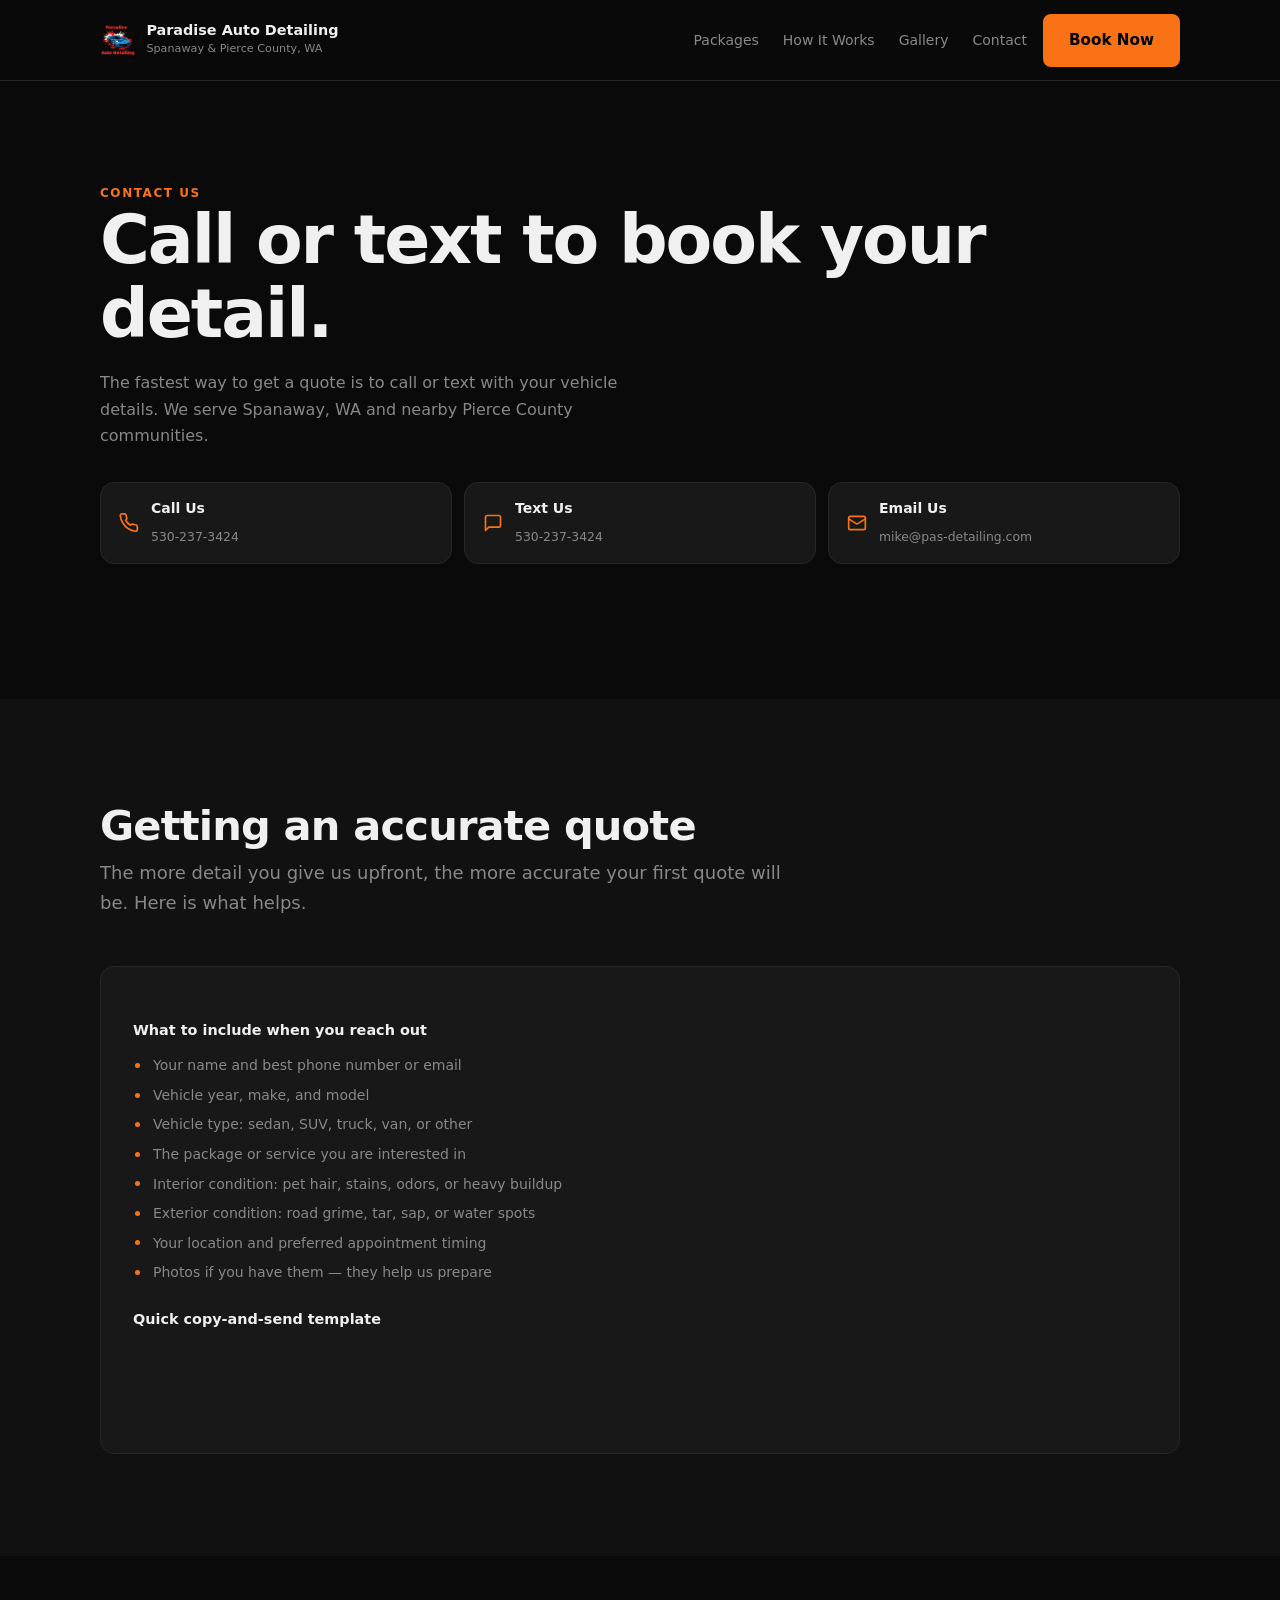
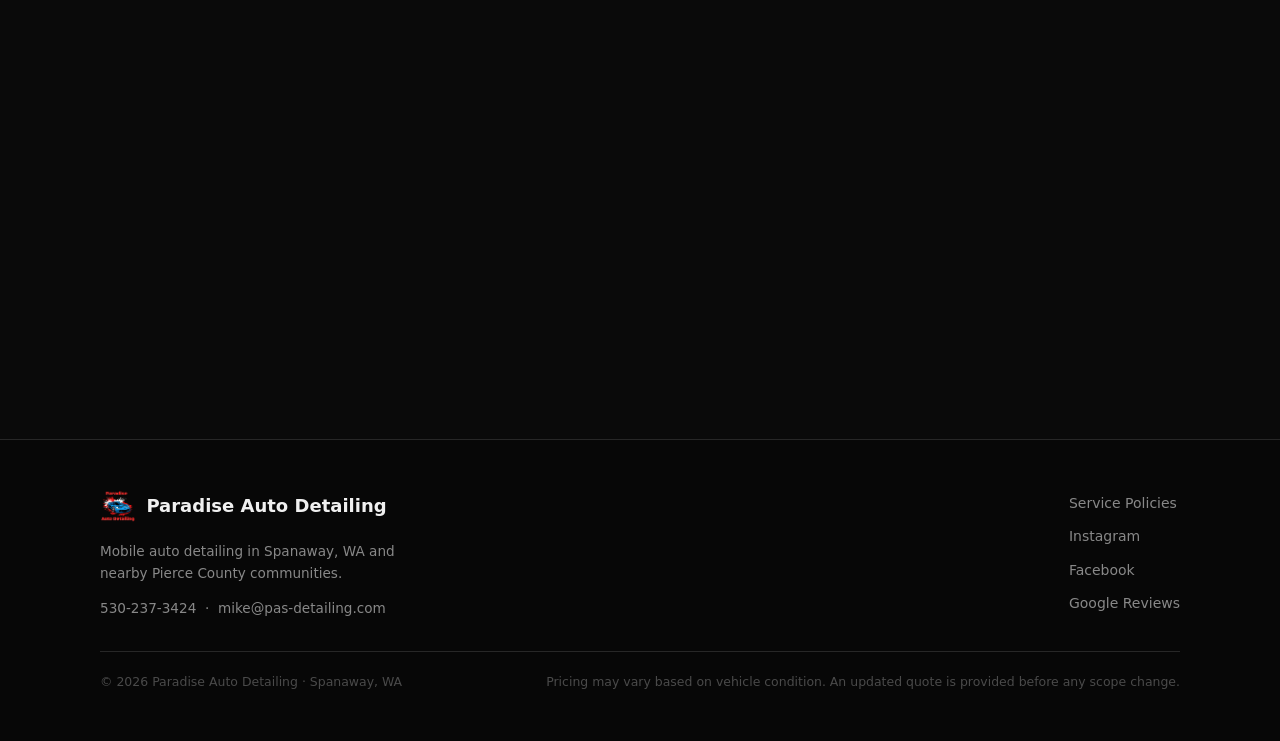
==== commit c9931851: "GH Pages Fix" ====
--- a/contact.html
+++ b/contact.html
@@ -4,6 +4,7 @@
   <meta charset="UTF-8">
   <meta name="viewport" content="width=device-width, initial-scale=1.0">
   <meta name="referrer" content="strict-origin-when-cross-origin">
+  <meta http-equiv="Content-Security-Policy" content="default-src 'self'; script-src 'self'; style-src 'self'; img-src 'self' data:; font-src 'self' data:; manifest-src 'self'; connect-src 'none'; object-src 'none'; base-uri 'self'; form-action 'self'; upgrade-insecure-requests; block-all-mixed-content">
   <title>Contact | Paradise Auto Detailing | Spanaway, WA</title>
   <meta name="description" content="Call, text, or email Paradise Auto Detailing to book mobile detailing in Spanaway, WA and nearby Pierce County communities.">
   <meta name="theme-color" content="#0a0a0a">
